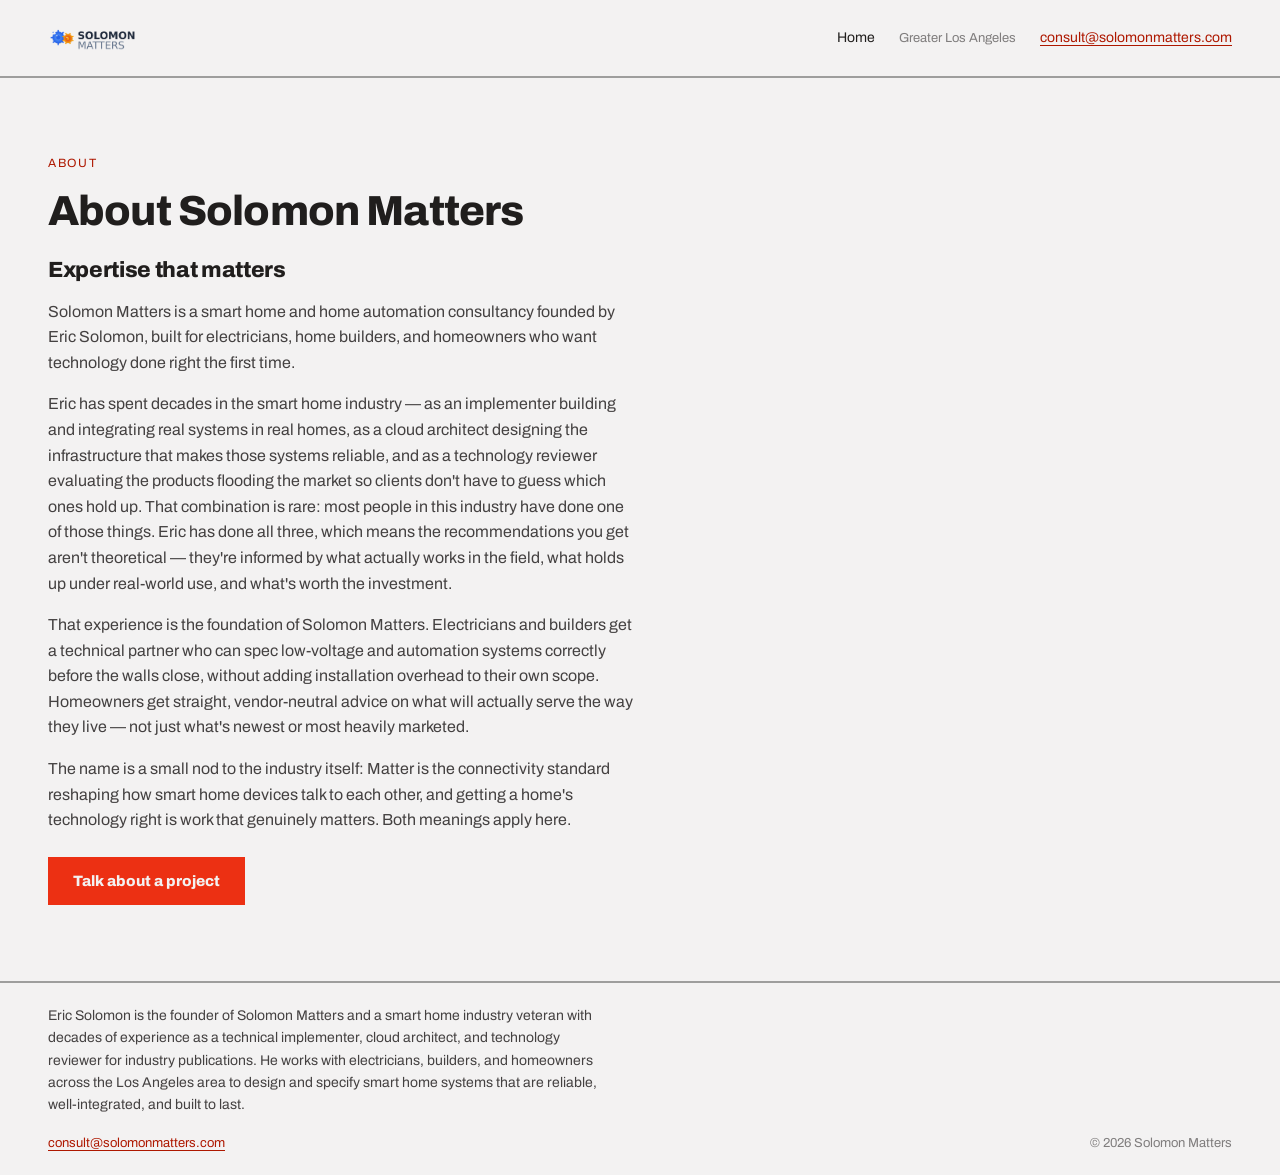
==== about.html @ db1f3685 "Add About page and site-wide nav New about.html with Eric's long bio, an About/Home nav link in the " ====
<!DOCTYPE html>
<html lang="en">
<head>
<meta charset="utf-8">
<meta name="viewport" content="width=device-width, initial-scale=1">
<title>About — Solomon Matters</title>
<meta name="description" content="Eric Solomon, founder of Solomon Matters, has decades of experience as a smart home implementer, cloud architect, and technology reviewer — vendor-neutral advisory and design for electricians, builders and homeowners across greater Los Angeles.">
<meta property="og:title" content="About — Solomon Matters">
<meta property="og:description" content="Decades of experience as a smart home implementer, cloud architect, and technology reviewer, now advising electricians, builders and homeowners across greater Los Angeles.">
<meta property="og:type" content="website">
<meta property="og:image" content="assets/img/logo.png">
<link rel="preconnect" href="https://fonts.googleapis.com">
<link rel="preconnect" href="https://fonts.gstatic.com" crossorigin>
<link rel="stylesheet" href="assets/css/styles.css">
<link rel="stylesheet" href="assets/css/site.css">
</head>
<body>

<div style="background: var(--color-bg); color: var(--color-text); font-family: var(--font-body); min-height: 100vh; display: flex; flex-direction: column;">

  <header class="site-header">
    <a href="index.html" style="margin-right: auto;"><img src="assets/img/logo.png" alt="Solomon Matters" style="height: 32px; width: auto; display: block;"></a>
    <a href="index.html" class="nav-link" style="font-size: 14px;">Home</a>
    <span class="text-muted" style="font-size: 13px;">Greater Los Angeles</span>
    <a href="mailto:consult@solomonmatters.com" style="font-size: 14px;">consult@solomonmatters.com</a>
  </header>

  <main class="about-main">
    <div class="about-content">
      <div style="font-size: 12px; letter-spacing: 0.14em; text-transform: uppercase; color: var(--color-accent-700);">About</div>
      <h1 style="margin: 0; font-size: clamp(30px, 3.6vw, 42px); line-height: 1.08; letter-spacing: -0.02em;">About Solomon Matters</h1>
      <h2 style="margin: 8px 0 0; font-size: 22px;">Expertise that matters</h2>
      <p>Solomon Matters is a smart home and home automation consultancy founded by Eric Solomon, built for electricians, home builders, and homeowners who want technology done right the first time.</p>
      <p>Eric has spent decades in the smart home industry — as an implementer building and integrating real systems in real homes, as a cloud architect designing the infrastructure that makes those systems reliable, and as a technology reviewer evaluating the products flooding the market so clients don't have to guess which ones hold up. That combination is rare: most people in this industry have done one of those things. Eric has done all three, which means the recommendations you get aren't theoretical — they're informed by what actually works in the field, what holds up under real-world use, and what's worth the investment.</p>
      <p>That experience is the foundation of Solomon Matters. Electricians and builders get a technical partner who can spec low-voltage and automation systems correctly before the walls close, without adding installation overhead to their own scope. Homeowners get straight, vendor-neutral advice on what will actually serve the way they live — not just what's newest or most heavily marketed.</p>
      <p>The name is a small nod to the industry itself: Matter is the connectivity standard reshaping how smart home devices talk to each other, and getting a home's technology right is work that genuinely matters. Both meanings apply here.</p>
      <a href="mailto:consult@solomonmatters.com?subject=Project%20consultation" class="btn btn-primary" style="padding: 14px 24px; font-size: 15px; align-self: flex-start; margin-top: 8px;">Talk about a project</a>
    </div>
  </main>

  <footer class="site-footer">
    <p class="footer-bio">Eric Solomon is the founder of Solomon Matters and a smart home industry veteran with decades of experience as a technical implementer, cloud architect, and technology reviewer for industry publications. He works with electricians, builders, and homeowners across the Los Angeles area to design and specify smart home systems that are reliable, well-integrated, and built to last.</p>
    <div class="footer-meta">
      <a href="mailto:consult@solomonmatters.com" style="font-size: 13px; margin-right: auto;">consult@solomonmatters.com</a>
      <span class="text-muted" style="font-size: 13px;">© 2026 Solomon Matters</span>
    </div>
  </footer>
</div>
</body>
</html>
---- assets/css/styles.css ----
/* Modernist — design-system tokens and component classes. This file is the source of truth for the system's look; retune it here and see readme.md. */
@import url('https://fonts.googleapis.com/css2?family=Archivo:wght@400;600;800&display=swap');

:root {
  --color-bg: #f3f2f2;
  --color-surface: #eae9e9;
  --color-text: #201e1d;
  --color-accent: #ec3013;
  --color-accent-2: #e15b47;
  --color-divider: color-mix(in srgb, #201e1d 40%, transparent);

  /* Tonal ramps — generated in OKLCH on one shared lightness scale, so the
     same step of any role matches the others in visual value. */
  --color-neutral-100: #f8f4f4;
  --color-neutral-200: #eae7e7;
  --color-neutral-300: #d7d3d3;
  --color-neutral-400: #bab6b6;
  --color-neutral-500: #9b9797;
  --color-neutral-600: #7d7979;
  --color-neutral-700: #605d5d;
  --color-neutral-800: #444141;
  --color-neutral-900: #2d2b2b;

  --color-accent-100: #fff2ef;
  --color-accent-200: #ffe0d9;
  --color-accent-300: #ffc4b8;
  --color-accent-400: #ff9783;
  --color-accent-500: #ff563c;
  --color-accent-600: #dd2b0f;
  --color-accent-700: #ae1800;
  --color-accent-800: #7c1405;
  --color-accent-900: #4d170e;

  --color-accent-2-100: #fff2ef;
  --color-accent-2-200: #ffe0da;
  --color-accent-2-300: #ffc4b9;
  --color-accent-2-400: #ff9784;
  --color-accent-2-500: #ef6853;
  --color-accent-2-600: #c94b39;
  --color-accent-2-700: #9e3526;
  --color-accent-2-800: #71261b;
  --color-accent-2-900: #471d16;

  --font-heading: "Archivo", system-ui, sans-serif;
  --font-heading-weight: 800;
  --font-body: "Archivo", system-ui, sans-serif;

  --space-1: 4.0px;
  --space-2: 8.0px;
  --space-3: 12.0px;
  --space-4: 16.0px;
  --space-6: 24.0px;
  --space-8: 32.0px;

  --radius-sm: 0px;
  --radius-md: 0px;
  --radius-lg: 0px;

  /* Elevation — derived from the ground: soft ink-tinted shadows on a
     light theme, a hairline edge + ambient darkness on a dark one. */
  --shadow-sm: 0 1px 2px color-mix(in srgb, #2d2b2b 14%, transparent);
  --shadow-md: 0 3px 10px color-mix(in srgb, #2d2b2b 16%, transparent);
  --shadow-lg: 0 12px 32px color-mix(in srgb, #2d2b2b 22%, transparent);
}

body {
  background: var(--color-bg);
  color: var(--color-text);
  font-family: var(--font-body);
}
h1, h2, h3, h4 { font-family: var(--font-heading); font-weight: var(--font-heading-weight); }

.grayscale{filter:grayscale(1) contrast(1.08)}

/* ══════════════════════════════════════════════════════════════════════════
   Components — built with the tokens above. Plain CSS
   on plain HTML: no JavaScript, no build step. Each class is documented in
   readme.md and demonstrated in foundations/ and components/.
   ══════════════════════════════════════════════════════════════════════ */

*, *::before, *::after { box-sizing: border-box; }
body { margin: 0; font-size: 15px; line-height: 1.55; font-weight: 400; }
h1, h2, h3, h4, h5, h6 {
  font-family: var(--font-heading); font-weight: var(--font-heading-weight);
  line-height: 1.12; letter-spacing: -0.015em; margin: 0 0 var(--space-2);
}
h1 { font-size: 42px; }
h2 { font-size: 32px; }
h3 { font-size: 25px; }
h4 { font-size: 20px; }
h5 { font-size: 16px; }
h6 { font-size: 13px; }
h6 { letter-spacing: 0.08em; text-transform: uppercase; }
p { margin: 0 0 var(--space-3); }
a { color: var(--color-accent); text-underline-offset: 3px; }
img { display: block; max-width: 100%; }
figure { margin: 0; }
figcaption {
  font-size: 11px; margin-top: var(--space-1);
  color: color-mix(in srgb, var(--color-text) 55%, transparent);
}
.text-muted { color: color-mix(in srgb, var(--color-text) 55%, transparent); }
:focus { outline: none; }
:focus-visible { outline: 2px solid var(--color-accent); outline-offset: 2px; }
::selection { background: color-mix(in srgb, var(--color-accent) 30%, transparent); }

/* — rules — */
.hr {
  height: 2px; border: 0; margin: var(--space-4) 0;
  background: var(--color-divider);
}

/* — buttons — */
.btn {
  display: inline-flex; align-items: center; justify-content: center; gap: 6px;
  cursor: pointer; text-decoration: none;
  font-family: var(--font-heading); font-weight: var(--font-heading-weight);
  font-size: 14px; line-height: 1.2; color: var(--color-text); /* matches the .input's 14px —
     the pair sits side by side in sign-up rows */
  background: transparent; border: 1px solid transparent;
  padding: var(--space-2) calc(var(--space-3) * 1.2);
  border-radius: var(--radius-md);
}
.btn svg { display: block; }
.btn:disabled { opacity: 0.45; cursor: not-allowed; }
.btn-primary { background: var(--color-accent); color: var(--color-bg); }
.btn-primary:hover { background: var(--color-accent-600); }
.btn-primary:active { background: var(--color-accent-700); }
.btn-secondary { border-color: var(--color-divider); }
.btn-secondary:hover { background: color-mix(in srgb, var(--color-text) 7%, transparent); }
.btn-secondary:active { background: color-mix(in srgb, var(--color-text) 14%, transparent); }
.btn-ghost { color: var(--color-accent); padding-inline: var(--space-1); }
.btn-ghost:hover { background: color-mix(in srgb, var(--color-accent) 10%, transparent); }
.btn-ghost:active { background: color-mix(in srgb, var(--color-accent) 18%, transparent); }
.btn-icon { width: 36px; height: 36px; padding: 0; }
.btn-block { width: 100%; margin-top: var(--space-2); justify-content: flex-start; text-align: left; }

/* — forms — */
.field > label {
  display: block; font-size: 12px; margin-bottom: 5px;
  color: color-mix(in srgb, var(--color-text) 70%, transparent);
}
.input {
  width: 100%; min-height: 36px; padding: 6px 10px; font: inherit;
  font-size: 14px; color: var(--color-text); caret-color: var(--color-accent);
  background: var(--color-surface);
  border: 1px solid var(--color-divider); border-radius: var(--radius-md);
}
.input:hover { border-color: color-mix(in srgb, var(--color-text) 45%, transparent); }
.input:focus-visible { border-color: var(--color-accent); outline-offset: 0; }
textarea.input { min-height: 90px; resize: vertical; }
.radio { display: inline-flex; align-items: center; gap: 8px; cursor: pointer; font-size: 14px; }
.radio input, .seg-opt input {
  position: absolute; opacity: 0; width: 0; height: 0; pointer-events: none;
}
.radio .dot {
  width: 16px; height: 16px; flex: none; border-radius: 50%;
  border: 1.5px solid var(--color-divider);
}
.radio:hover .dot { border-color: var(--color-accent); }
.radio input:checked + .dot {
  border-color: var(--color-accent); background: var(--color-accent);
  box-shadow: inset 0 0 0 4px var(--color-bg);
}
.radio input:focus-visible + .dot { outline: 2px solid var(--color-accent); outline-offset: 2px; }
.seg {
  display: inline-flex; overflow: hidden;
  border: 1px solid var(--color-divider); border-radius: var(--radius-md);
}
.seg-opt {
  display: inline-flex; align-items: center; gap: 6px;
  padding: 7px 12px; font-size: 13px; cursor: pointer;
}
.seg-opt + .seg-opt { border-left: 1px solid var(--color-divider); }
.seg-opt:has(input:checked) { background: var(--color-accent); color: var(--color-bg); }
.seg-opt:not(:has(input:checked)):hover { background: color-mix(in srgb, var(--color-text) 7%, transparent); }
.seg-opt:has(input:focus-visible) { outline: 2px solid var(--color-accent); outline-offset: -2px; }

/* — cards — */
.card {
  display: flex; flex-direction: column; gap: var(--space-2);
  padding: var(--space-3); border-radius: var(--radius-md); background: var(--color-surface);
}
.card-kicker { font-size: 10px; letter-spacing: 0.1em; text-transform: uppercase; color: var(--color-accent); }
.card-title {
  font-family: var(--font-heading); font-weight: var(--font-heading-weight);
  font-size: 17px; line-height: 1.2;
}
.card-body { margin: 0; font-size: 13px; opacity: 0.8; flex: 1; }
.card-meta {
  display: flex; align-items: center; gap: 6px; font-size: 11px;
  color: color-mix(in srgb, var(--color-text) 50%, transparent);
}
.elev-sm { box-shadow: var(--shadow-sm); }
.elev-md { box-shadow: var(--shadow-md); }
.elev-lg { box-shadow: var(--shadow-lg); }

/* — tags — */
.tag {
  display: inline-flex; align-items: center; font-size: 11px;
  letter-spacing: 0.02em; padding: 3px 10px;
  border-radius: calc(var(--radius-md) * 0.75);
}
.tag-accent { background: var(--color-accent-100); color: var(--color-accent-800); }
.tag-accent-2 { background: var(--color-accent-2-100); color: var(--color-accent-2-800); }
.tag-neutral { background: var(--color-neutral-100); color: var(--color-neutral-800); }
.tag-outline { border: 1px solid var(--color-accent); color: var(--color-accent); }

/* — navigation — */
.nav {
  display: flex; align-items: center; gap: var(--space-4);
  padding: var(--space-3) var(--space-4);
  border-bottom: 2px solid var(--color-divider);
}
.nav-brand {
  font-family: var(--font-heading); font-weight: var(--font-heading-weight);
  font-size: 18px; margin-right: auto;
}
.nav a { color: inherit; text-decoration: none; font-size: 14px; }
.nav a:hover, .nav a[aria-current='page'] { color: var(--color-accent); }

/* — tables — */
.table { width: 100%; border-collapse: collapse; font-size: 14px; }
.table th {
  text-align: left; font-size: 11px; letter-spacing: 0.08em; text-transform: uppercase;
  color: color-mix(in srgb, var(--color-text) 60%, transparent);
  padding: var(--space-2); border-bottom: 2px solid var(--color-divider);
}
.table td {
  padding: var(--space-2);
  border-bottom: 1px solid var(--color-divider);
}
.table tbody tr:hover { background: color-mix(in srgb, var(--color-text) 4%, transparent); }

/* — dialog — */
.dialog-backdrop {
  position: fixed; inset: 0; display: grid; place-items: center;
  padding: var(--space-4);
  background: color-mix(in srgb, var(--color-neutral-900) 50%, transparent);
}
.dialog {
  width: min(440px, 100%); display: flex; flex-direction: column; gap: var(--space-3);
  padding: var(--space-4); border-radius: var(--radius-lg);
  background: var(--color-surface); box-shadow: var(--shadow-lg);
}
.dialog-title {
  font-family: var(--font-heading); font-weight: var(--font-heading-weight);
  font-size: 20px;
}
.dialog-body { font-size: 14px; opacity: 0.85; }
.dialog-actions { display: flex; justify-content: flex-end; gap: var(--space-2); margin-top: var(--space-2); }
---- assets/css/site.css ----
body { margin: 0; }
a { color: var(--color-accent-700); }
a:hover { color: var(--color-accent); }

.nav-link {
  color: var(--color-text);
  text-decoration: none;
}
.nav-link:hover {
  color: var(--color-accent);
}

.site-header {
  display: flex;
  align-items: center;
  gap: 24px;
  padding: 22px 48px;
  border-bottom: 2px solid var(--color-divider);
  flex-wrap: wrap;
}

.site-main {
  flex: 1;
  display: grid;
  grid-template-columns: minmax(0, 1.1fr) minmax(0, 0.9fr);
  border-bottom: 2px solid var(--color-divider);
}

.site-main-left {
  padding: 76px 48px;
  border-right: 2px solid var(--color-divider);
  display: flex;
  flex-direction: column;
  align-items: flex-start;
  gap: 24px;
}

.site-main-right {
  display: grid;
  grid-template-rows: repeat(4, minmax(0, auto));
}

.feature-cell {
  padding: 28px 40px;
  border-bottom: 2px solid var(--color-divider);
  display: flex;
  flex-direction: column;
  gap: 8px;
}

.feature-cell-tinted {
  background: var(--color-surface);
  border-bottom: none;
}

.site-footer {
  padding: 22px 48px;
  display: flex;
  flex-direction: column;
  gap: 16px;
}

.footer-bio {
  margin: 0;
  font-size: 14px;
  line-height: 1.6;
  max-width: 70ch;
  color: var(--color-neutral-800);
}

.footer-meta {
  display: flex;
  align-items: center;
  gap: 24px;
  flex-wrap: wrap;
}

.about-main {
  flex: 1;
  padding: 76px 48px;
  border-bottom: 2px solid var(--color-divider);
}

.about-content {
  max-width: 65ch;
  display: flex;
  flex-direction: column;
  gap: 16px;
}

.about-content p {
  margin: 0;
  font-size: 16px;
  line-height: 1.6;
  color: var(--color-neutral-800);
}

@media (max-width: 860px) {
  .site-main {
    grid-template-columns: 1fr;
  }
  .site-main-left {
    border-right: none;
    border-bottom: 2px solid var(--color-divider);
    padding: 48px 24px;
  }
  .feature-cell {
    padding: 24px 24px;
  }
  .site-header,
  .site-footer {
    padding: 22px 24px;
  }
  .about-main {
    padding: 48px 24px;
  }
}

@media (max-width: 600px) {
  .site-header span.text-muted {
    display: none;
  }
}
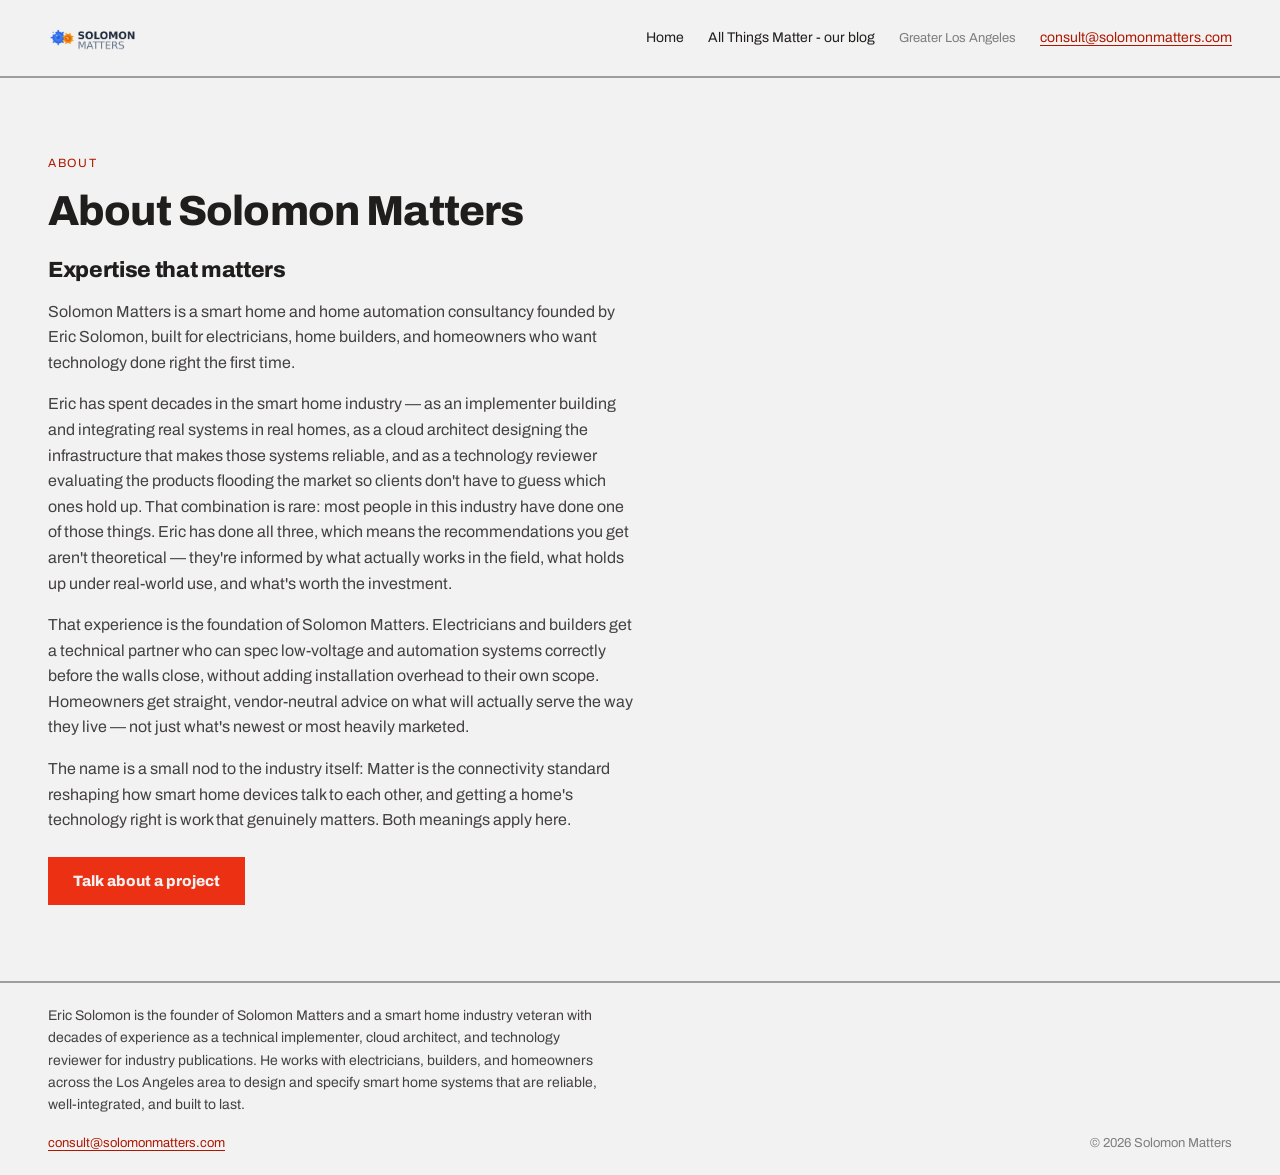
==== commit 4e6a766a: "Add 'All Things Matter' blog link to site nav" ====
--- a/about.html
+++ b/about.html
@@ -21,6 +21,7 @@
   <header class="site-header">
     <a href="index.html" style="margin-right: auto;"><img src="assets/img/logo.png" alt="Solomon Matters" style="height: 32px; width: auto; display: block;"></a>
     <a href="index.html" class="nav-link" style="font-size: 14px;">Home</a>
+    <a href="https://allthingsmatter.blog" class="nav-link" style="font-size: 14px;">All Things Matter - our blog</a>
     <span class="text-muted" style="font-size: 13px;">Greater Los Angeles</span>
     <a href="mailto:consult@solomonmatters.com" style="font-size: 14px;">consult@solomonmatters.com</a>
   </header>
